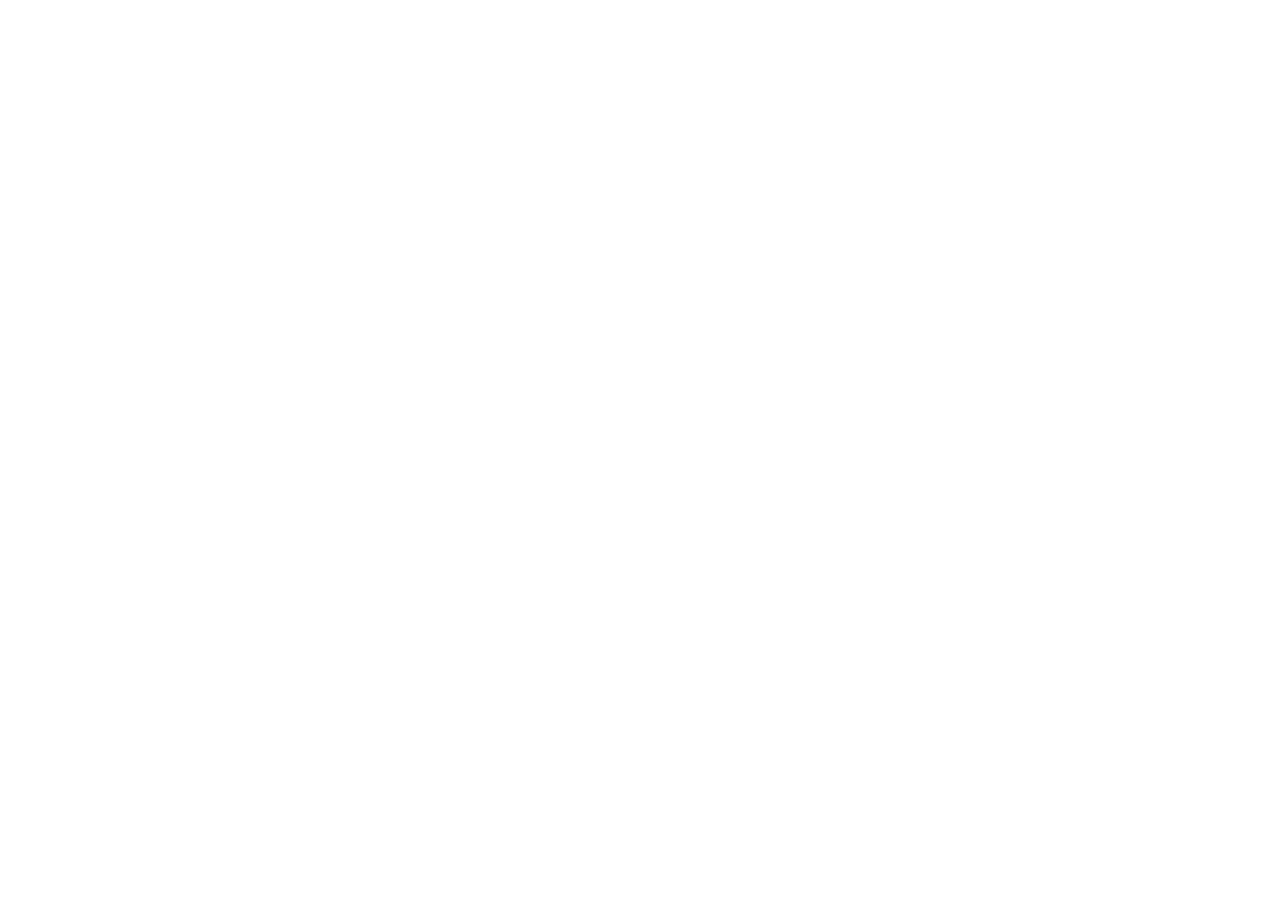
==== index.html @ d72b9a14 "init" ====
<!DOCTYPE html>
<html lang="ja">
    <head>
        <title>portfolio</title>
        <meta charset="UTF-8">
        <link rel="stylesheet" href="css/reset.css">
        <link rel="stylesheet" href="css/style.css">
    </head>
    <body>

    </body>
</html>
---- css/style.css ----
@charset "UTF-8";
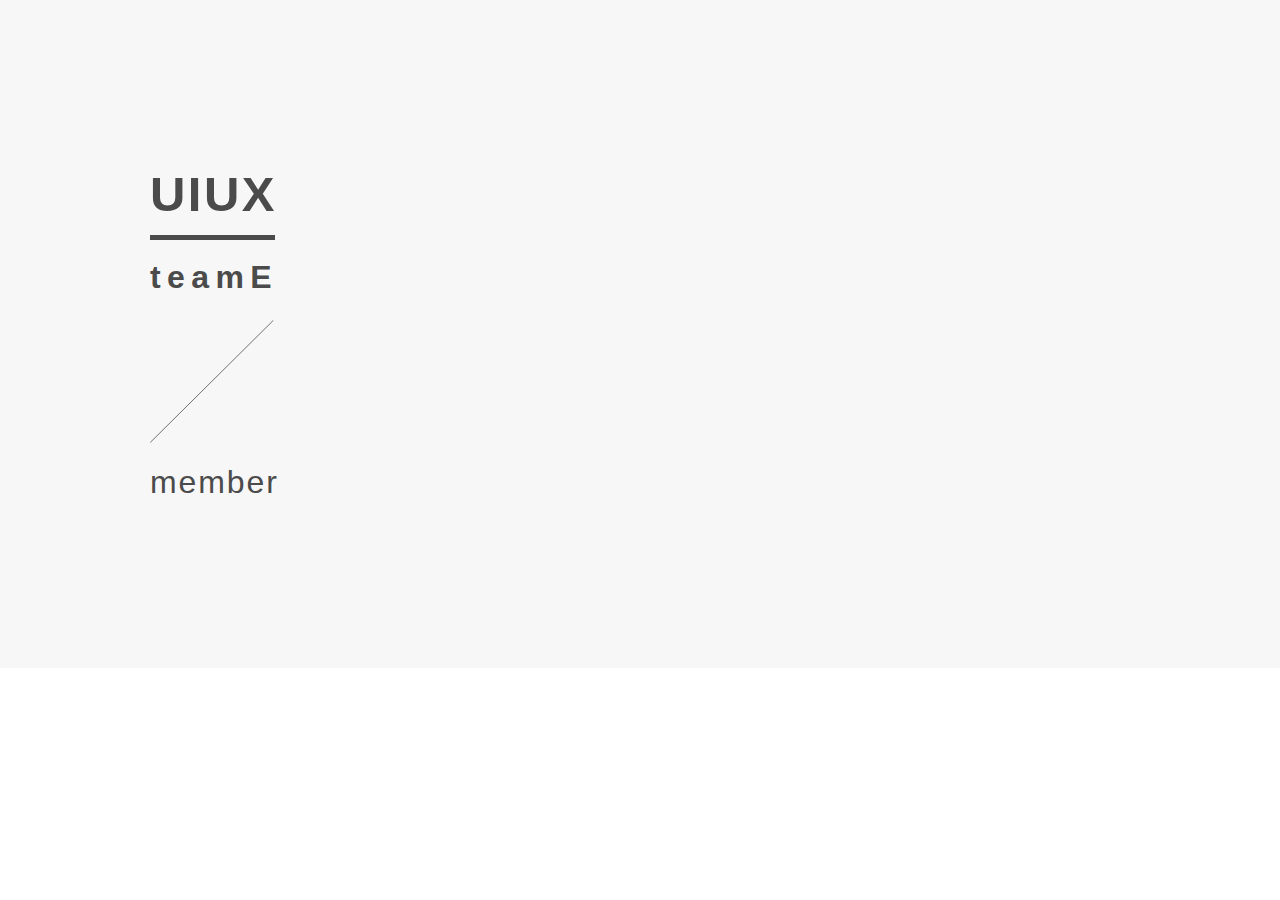
==== commit a6e64a5a: "update" ====
--- a/index.html
+++ b/index.html
@@ -7,6 +7,17 @@
         <link rel="stylesheet" href="css/style.css">
     </head>
     <body>
+        <section class="hero-area">
+            <div class="hero-l">
+                <h1>UIUX</h1>
+                <figure class="line-1"><img src="img/line1.png" alt="線1"></figure>
+                <h2>teamE</h2>
+                <figure class="line-2"><img src="img/line2.png" alt="線2"></figure>
+                <h3>member</h3>
+            </div>
+            <div class="hero-r">
 
+            </div>
+        </section>
     </body>
 </html>--- a/css/style.css
+++ b/css/style.css
@@ -1 +1,43 @@
-@charset "UTF-8";+@charset "UTF-8";
+
+*,*::before,*::after{
+    box-sizing: border-box;
+}
+
+body{
+    color: #4b4b4b;
+    font-family: Helvetica, sans-serif;
+}
+
+/* .hero-area
+--------------------------------------- */
+.hero-area{
+    display: flex;
+    background-color: #f7f7f7;
+    padding: 170px 150px 170px 150px;
+}
+
+/* .hero-l
+--------------------------------------- */
+.hero-l h1{
+    font-size: 49px;
+    font-weight: bold;
+    letter-spacing: 2.45px;
+    margin-bottom: 8px;
+}
+.hero-l h2{
+    font-size: 32px;
+    font-weight: bold;
+    letter-spacing: 6.4px;
+    margin-bottom: 27.5px;
+}
+.hero-l h3{
+    font-size: 32px;
+    letter-spacing: 1.9px;
+}
+.line-1{
+    margin-bottom: 17.5px;
+}
+.line-2{
+    margin-bottom: 19.5px;
+}
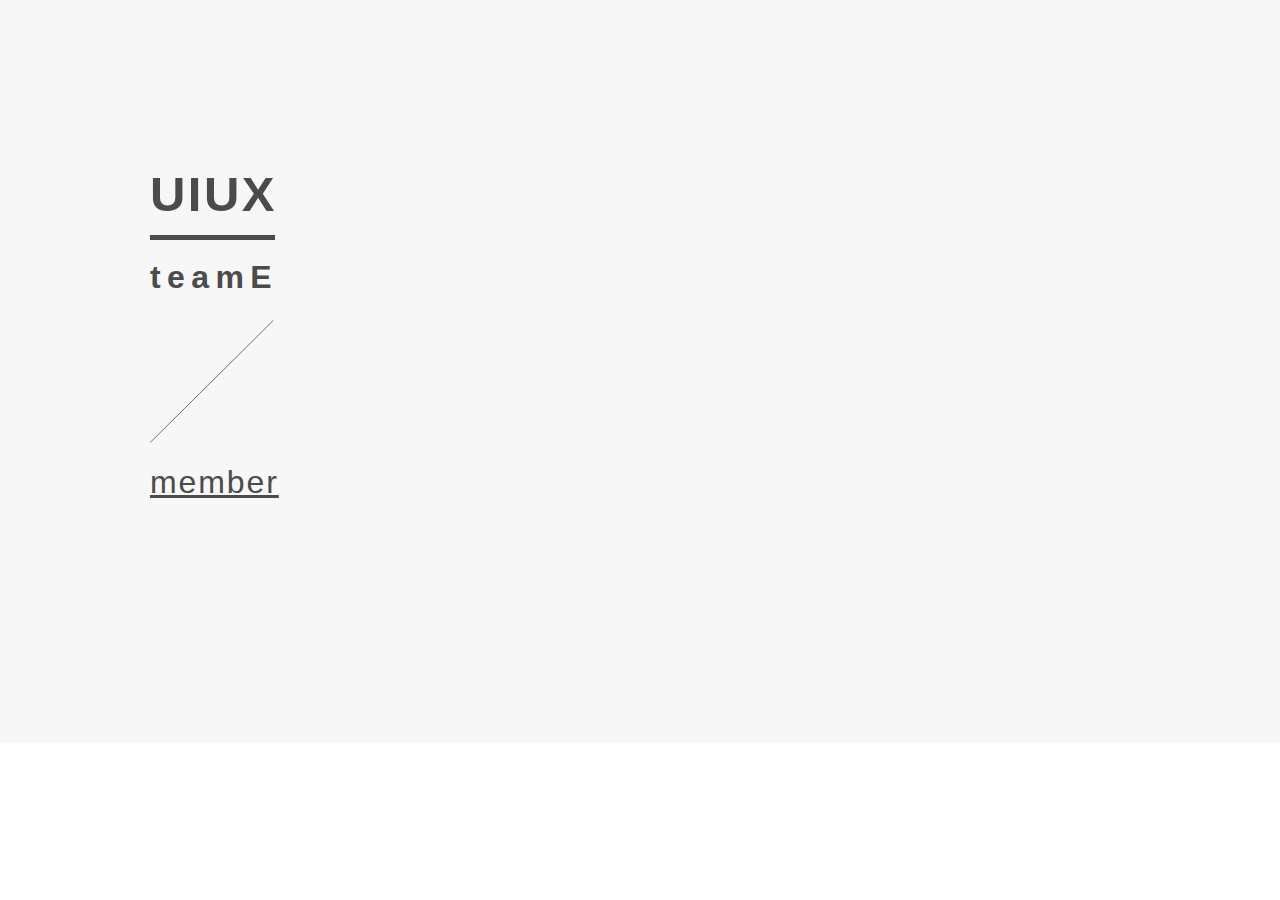
==== commit 2a93cd87: "update" ====
--- a/index.html
+++ b/index.html
@@ -13,7 +13,7 @@
                 <figure class="line-1"><img src="img/line1.png" alt="線1"></figure>
                 <h2>teamE</h2>
                 <figure class="line-2"><img src="img/line2.png" alt="線2"></figure>
-                <h3>member</h3>
+                <a href="member/member.html"><h3>member</h3></a>
             </div>
             <div class="hero-r">
 
--- a/css/style.css
+++ b/css/style.css
@@ -14,6 +14,7 @@
 .hero-area{
     display: flex;
     background-color: #f7f7f7;
+    width: 1920px;
     padding: 170px 150px 170px 150px;
 }
 
@@ -34,6 +35,10 @@
 .hero-l h3{
     font-size: 32px;
     letter-spacing: 1.9px;
+    margin-bottom: 75px;
+}
+a:link{
+    color: #4b4b4b;
 }
 .line-1{
     margin-bottom: 17.5px;
@@ -41,3 +46,83 @@
 .line-2{
     margin-bottom: 19.5px;
 }
+
+/* .hero-r
+--------------------------------------- */
+
+
+/* .main01
+--------------------------------------- */
+.main01{
+    margin-top: 307px;
+    margin-left: 284.5px;
+    margin-bottom: 12px;
+}
+.main01 h4{
+    font-size: 32px;
+}
+
+/* .main02
+--------------------------------------- */
+.main02{
+    margin-left: 284.5px;
+    display: flex;
+    justify-content: space-between;
+    flex-wrap: wrap;
+}
+.main02 div{
+    width: 297px;
+    height: 297px;
+}
+.main02 div:nth-of-type(1){
+    background: url(../img/ryoka01.jpg) no-repeat center center;
+    background-size: cover;
+    margin-bottom: 12px;
+}
+.main02 div:nth-of-type(2){
+    background: url(../img/ryoka02.jpg) no-repeat center center;
+    background-size: cover;
+    margin-bottom: 12px;
+}
+.main02 div:nth-of-type(3){
+    background: url(../img/ryoka03.jpg) no-repeat center center;
+    background-size: cover;
+    margin-bottom: 12px;
+}
+.main02 div:nth-of-type(4){
+    background: url(../img/ryoka04.jpg) no-repeat center center;
+    background-size: cover;
+    margin-bottom: 74px;
+}
+.main02 div:nth-of-type(5){
+    background: url(../img/ryoka05.jpg) no-repeat center center;
+    background-size: cover;
+    margin-bottom: 74px;
+}
+.main02 div:nth-of-type(6){
+    background: url(../img/box.png) no-repeat center center;
+    background-size: cover;
+    margin-bottom: 74px;
+    position: relative;
+}
+.main02 div:nth-of-type(6) h5{
+    color: #ffffff;
+    font-size: 32px;
+    font-weight: bold;
+    position: absolute;
+    top: 129px;
+    right: 0;
+    left: 0;
+    text-align: center;
+}
+
+/* .main03
+--------------------------------------- */
+.main03{
+    margin-left: 284.5px;
+    display: flex;
+    justify-content: space-between;
+}
+.main03 h6{
+    font-size: 23px;
+}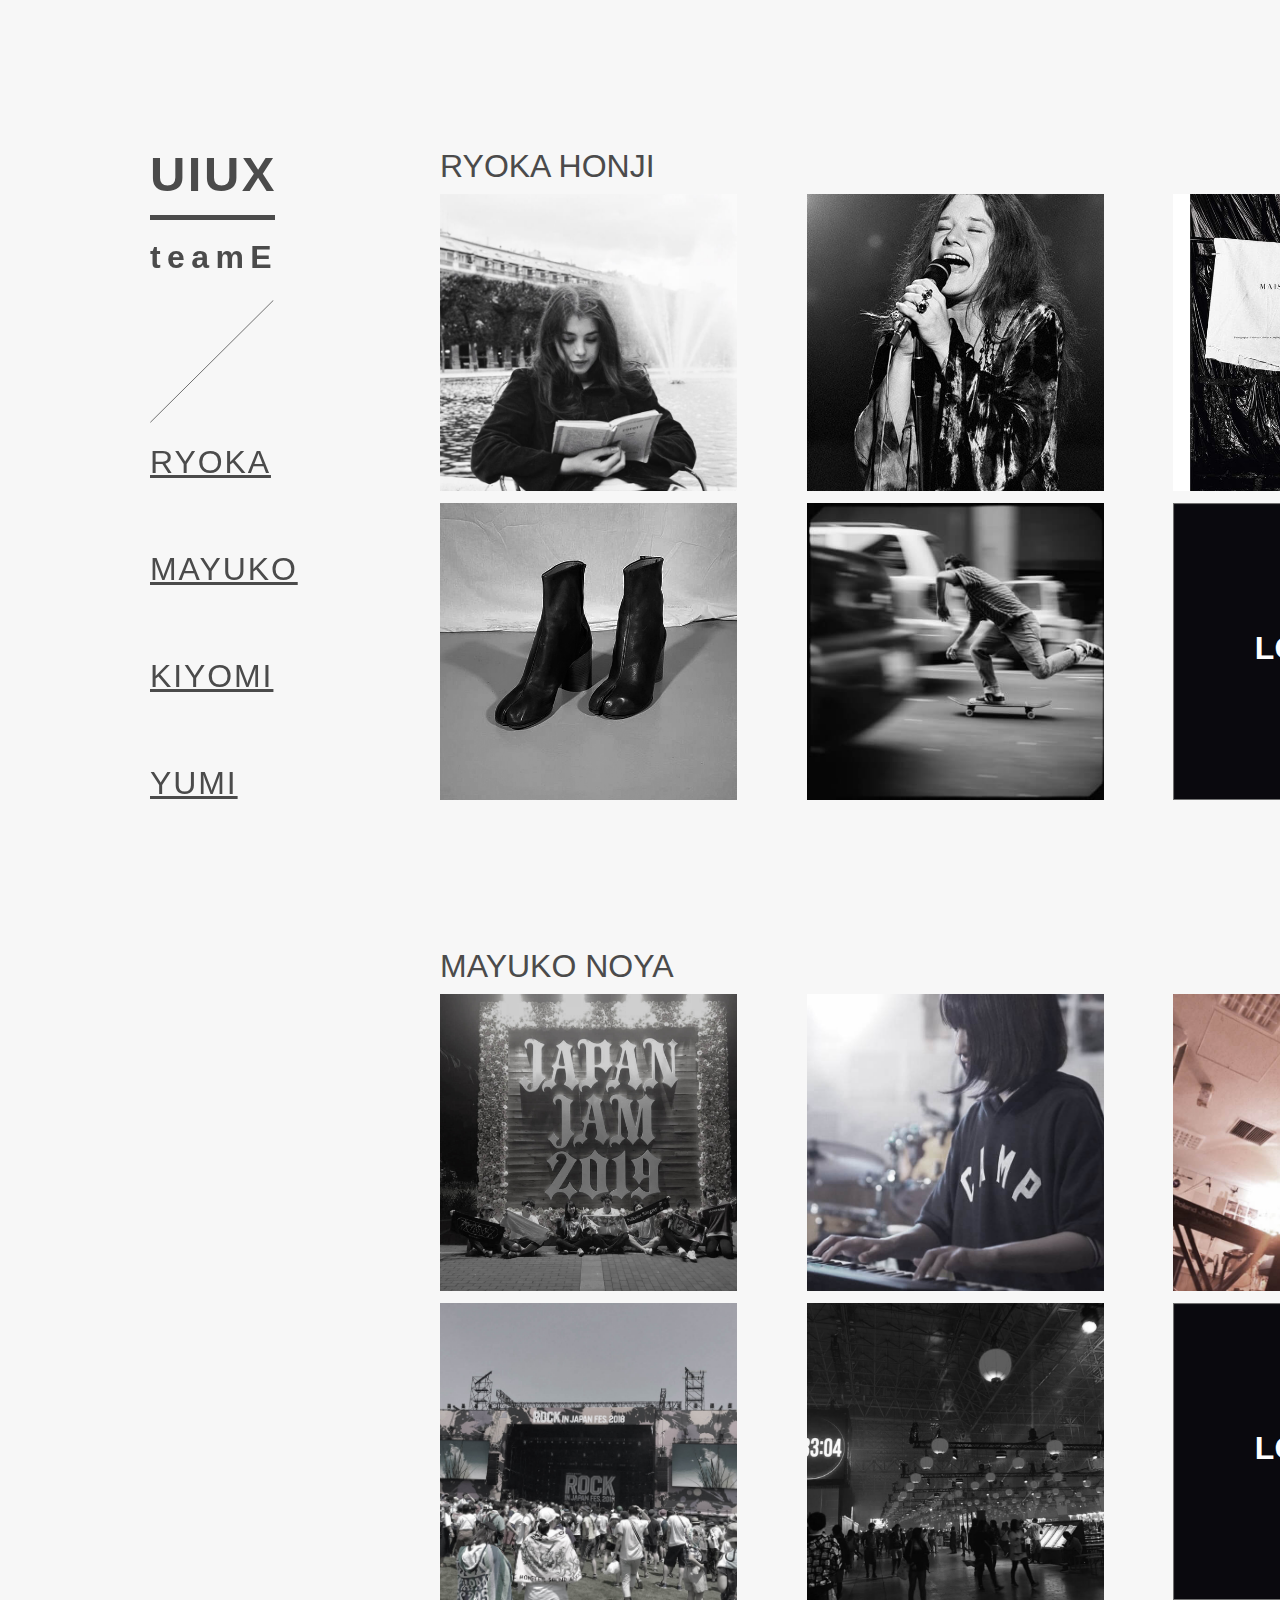
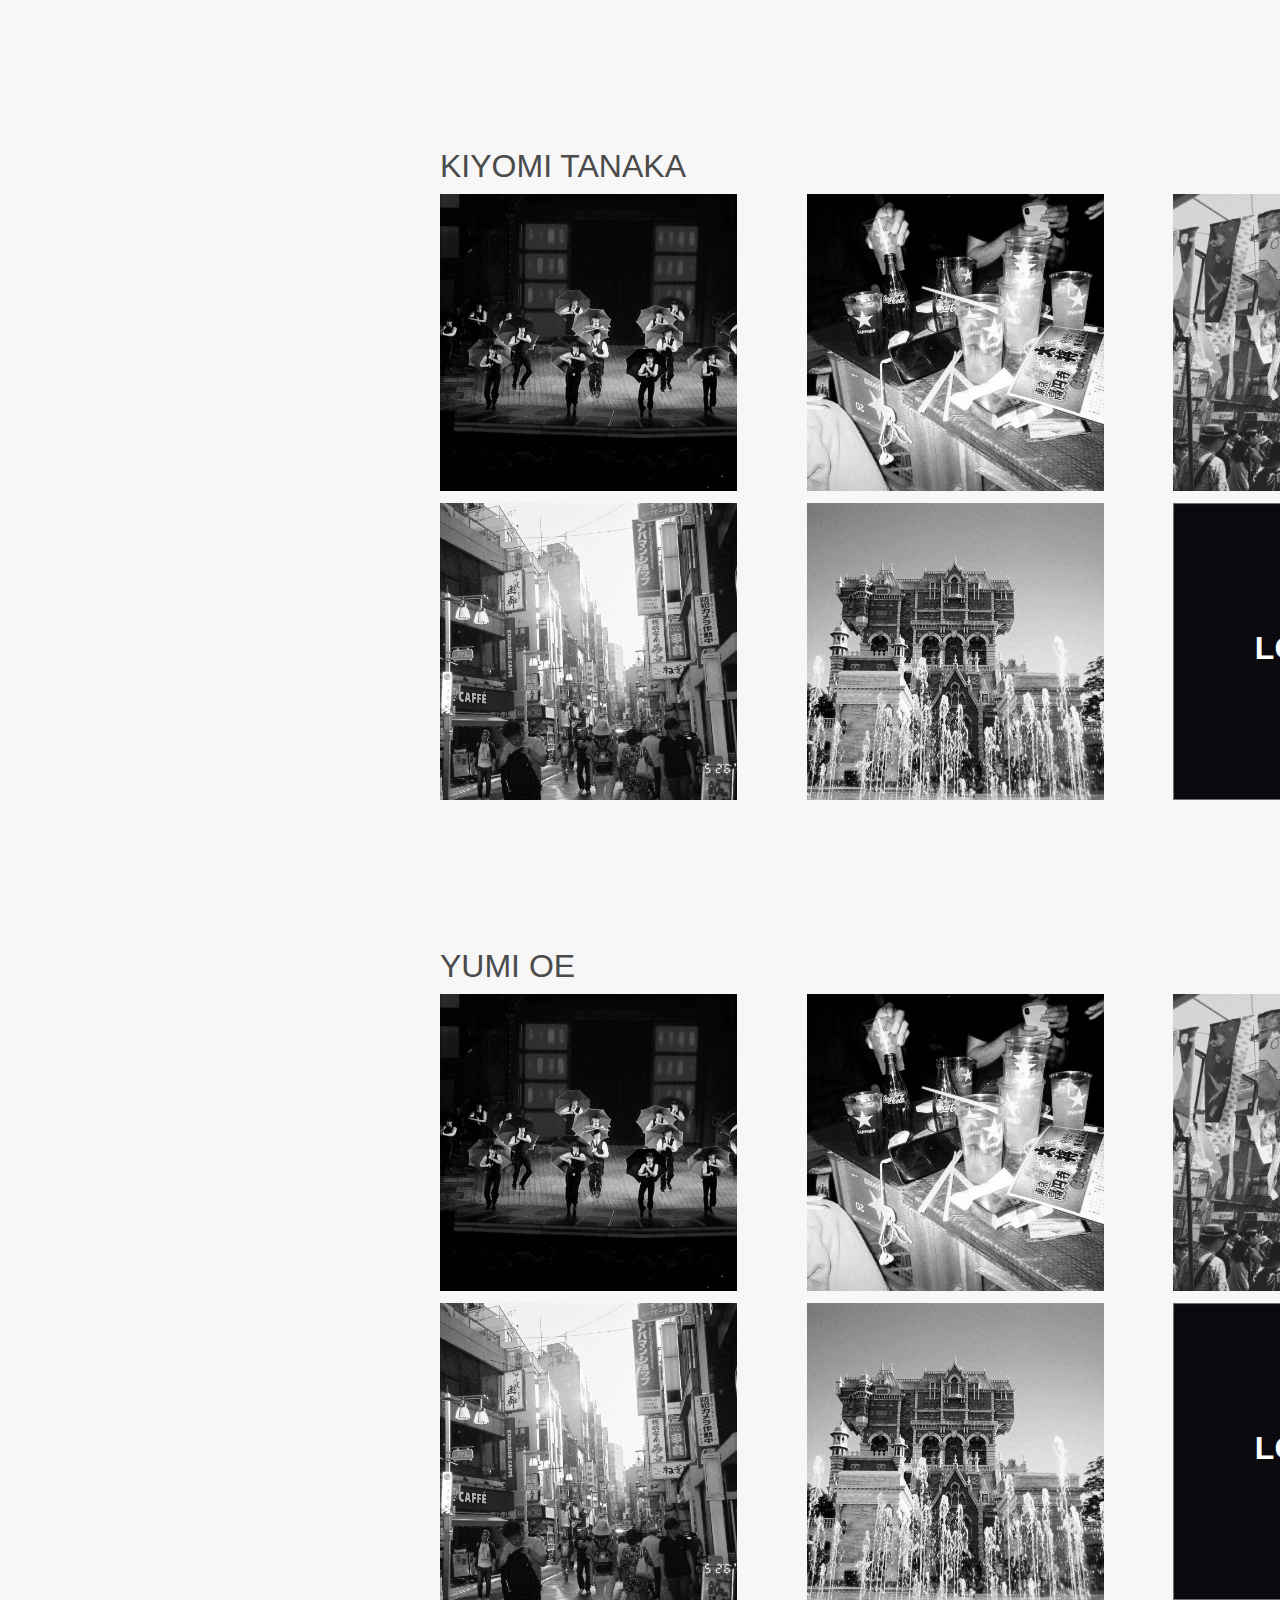
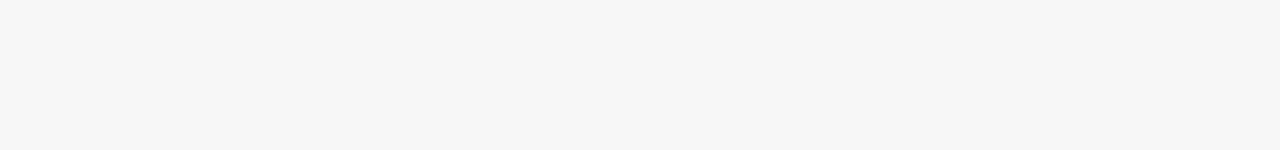
==== commit 72d1dab9: "update" ====
--- a/index.html
+++ b/index.html
@@ -7,17 +7,83 @@
         <link rel="stylesheet" href="css/style.css">
     </head>
     <body>
-        <section class="hero-area">
-            <div class="hero-l">
+        <header>
+            <div class="main-ttl">
                 <h1>UIUX</h1>
                 <figure class="line-1"><img src="img/line1.png" alt="線1"></figure>
                 <h2>teamE</h2>
                 <figure class="line-2"><img src="img/line2.png" alt="線2"></figure>
-                <a href="member/member.html"><h3>member</h3></a>
             </div>
-            <div class="hero-r">
+            <nav>
+                <h3><a href="#ryoka">RYOKA</a></h3>
+                <h3><a href="#mayuko">MAYUKO</a></h3>
+                <h3><a href="#kiyomi">KIYOMI</a></h3>
+                <h3><a href="#yumi">YUMI</a></h3>
+            </nav>
+        </header>
+        <!-- /.header -->
 
-            </div>
-        </section>
+        <main>
+            <section class="container01">
+                <div class="member-ttl">
+                    <h4 id="ryoka">RYOKA HONJI</h4>
+                </div>
+                <div class="photo-area">
+                    <div></div>
+                    <div></div>
+                    <div></div>
+                    <div></div>
+                    <div></div>
+                    <div><h5>LOOK →</h5></div>
+                </div>
+            </section>
+            <!-- /.container01 -->
+
+            <section class="container02">
+                <div class="member-ttl">
+                    <h4 id="mayuko">MAYUKO NOYA</h4>
+                </div>
+                <div class="photo-area">
+                    <div></div>
+                    <div></div>
+                    <div></div>
+                    <div></div>
+                    <div></div>
+                    <div><h5>LOOK →</h5></div>
+                </div>
+            </section>
+            <!-- /.container02 -->
+
+            <section class="container03">
+                <div class="member-ttl">
+                    <h4 id="kiyomi">KIYOMI TANAKA</h4>
+                </div>
+                <div class="photo-area">
+                    <div></div>
+                    <div></div>
+                    <div></div>
+                    <div></div>
+                    <div></div>
+                    <div><h5>LOOK →</h5></div>
+                </div>
+            </section>
+            <!-- /.container03 -->
+
+            <section class="container04">
+                <div class="member-ttl">
+                    <h4 id="yumi">YUMI OE</h4>
+                </div>
+                <div class="photo-area">
+                    <div></div>
+                    <div></div>
+                    <div></div>
+                    <div></div>
+                    <div></div>
+                    <div><h5>LOOK →</h5></div>
+                </div>
+            </section>
+            <!-- /.container04 -->
+        </main>
+        <!-- /.main -->
     </body>
-</html>+</html>
--- a/css/style.css
+++ b/css/style.css
@@ -7,32 +7,40 @@
 body{
     color: #4b4b4b;
     font-family: Helvetica, sans-serif;
-}
-
-/* .hero-area
---------------------------------------- */
-.hero-area{
+    width: 1620px;
+    padding: 150px 150px 150px 150px;
+    background-color: #f7f7f7;
     display: flex;
-    background-color: #f7f7f7;
-    width: 1920px;
-    padding: 170px 150px 170px 150px;
-}
-
-/* .hero-l
---------------------------------------- */
-.hero-l h1{
+}
+
+/* .header
+--------------------------------------- */
+header{
+    width: 150px;
+    position: fixed;
+}
+.main-ttl h1{
     font-size: 49px;
     font-weight: bold;
     letter-spacing: 2.45px;
     margin-bottom: 8px;
 }
-.hero-l h2{
+.main-ttl h2{
     font-size: 32px;
     font-weight: bold;
     letter-spacing: 6.4px;
     margin-bottom: 27.5px;
 }
-.hero-l h3{
+.line-1{
+    margin-bottom: 17.5px;
+}
+.line-2{
+    margin-bottom: 19.5px;
+}
+
+/* .nav
+--------------------------------------- */
+nav h3{
     font-size: 32px;
     letter-spacing: 1.9px;
     margin-bottom: 75px;
@@ -40,72 +48,40 @@
 a:link{
     color: #4b4b4b;
 }
-.line-1{
-    margin-bottom: 17.5px;
-}
-.line-2{
-    margin-bottom: 19.5px;
-}
-
-/* .hero-r
---------------------------------------- */
-
-
-/* .main01
---------------------------------------- */
-.main01{
-    margin-top: 307px;
-    margin-left: 284.5px;
-    margin-bottom: 12px;
-}
-.main01 h4{
-    font-size: 32px;
-}
-
-/* .main02
---------------------------------------- */
-.main02{
-    margin-left: 284.5px;
+a:visited{
+    color: #4b4b4b;
+}
+
+/* .main
+--------------------------------------- */
+main{
+    width: 1180px;
+    margin-left: 290px;
+}
+
+/* .container01-04
+--------------------------------------- */
+.member-ttl{
+    margin-bottom: 12px;
+}
+.member-ttl h4{
+    font-size: 32px;
+}
+.photo-area{
     display: flex;
     justify-content: space-between;
     flex-wrap: wrap;
 }
-.main02 div{
+.photo-area div{
     width: 297px;
     height: 297px;
 }
-.main02 div:nth-of-type(1){
-    background: url(../img/ryoka01.jpg) no-repeat center center;
-    background-size: cover;
-    margin-bottom: 12px;
-}
-.main02 div:nth-of-type(2){
-    background: url(../img/ryoka02.jpg) no-repeat center center;
-    background-size: cover;
-    margin-bottom: 12px;
-}
-.main02 div:nth-of-type(3){
-    background: url(../img/ryoka03.jpg) no-repeat center center;
-    background-size: cover;
-    margin-bottom: 12px;
-}
-.main02 div:nth-of-type(4){
-    background: url(../img/ryoka04.jpg) no-repeat center center;
-    background-size: cover;
-    margin-bottom: 74px;
-}
-.main02 div:nth-of-type(5){
-    background: url(../img/ryoka05.jpg) no-repeat center center;
-    background-size: cover;
-    margin-bottom: 74px;
-}
-.main02 div:nth-of-type(6){
+.photo-area div:nth-of-type(6){
     background: url(../img/box.png) no-repeat center center;
     background-size: cover;
-    margin-bottom: 74px;
     position: relative;
 }
-.main02 div:nth-of-type(6) h5{
+.photo-area div:nth-of-type(6) h5{
     color: #ffffff;
     font-size: 32px;
     font-weight: bold;
@@ -116,13 +92,118 @@
     text-align: center;
 }
 
-/* .main03
---------------------------------------- */
-.main03{
-    margin-left: 284.5px;
-    display: flex;
-    justify-content: space-between;
-}
-.main03 h6{
-    font-size: 23px;
+/* .container01
+--------------------------------------- */
+/* .container01{
+    margin-top: 150px;
+} */
+.container01 .photo-area div:nth-of-type(1){
+    background: url(../img/ryoka01.jpg) no-repeat center center;
+    background-size: cover;
+    margin-bottom: 12px;
+}
+.container01 .photo-area div:nth-of-type(2){
+    background: url(../img/ryoka02.jpg) no-repeat center center;
+    background-size: cover;
+    margin-bottom: 12px;
+}
+.container01 .photo-area div:nth-of-type(3){
+    background: url(../img/ryoka03.jpg) no-repeat center center;
+    background-size: cover;
+    margin-bottom: 12px;
+}
+.container01 .photo-area div:nth-of-type(4){
+    background: url(../img/ryoka04.jpg) no-repeat center center;
+    background-size: cover;
+}
+.container01 .photo-area div:nth-of-type(5){
+    background: url(../img/ryoka05.jpg) no-repeat center center;
+    background-size: cover;
+}
+
+/* .container02
+--------------------------------------- */
+.container02{
+    margin-top: 150px;
+}
+.container02 .photo-area div:nth-of-type(1){
+    background: url(../img/mayuko01.jpg) no-repeat center center;
+    background-size: cover;
+    margin-bottom: 12px;
+}
+.container02 .photo-area div:nth-of-type(2){
+    background: url(../img/mayuko02.jpg) no-repeat center center;
+    background-size: cover;
+    margin-bottom: 12px;
+}
+.container02 .photo-area div:nth-of-type(3){
+    background: url(../img/mayuko03.jpg) no-repeat center center;
+    background-size: cover;
+    margin-bottom: 12px;
+}
+.container02 .photo-area div:nth-of-type(4){
+    background: url(../img/mayuko04.jpg) no-repeat center center;
+    background-size: cover;
+}
+.container02 .photo-area div:nth-of-type(5){
+    background: url(../img/mayuko05.jpg) no-repeat center center;
+    background-size: cover;
+}
+
+/* .container03
+--------------------------------------- */
+.container03{
+    margin-top: 150px;
+}
+.container03 .photo-area div:nth-of-type(1){
+    background: url(../img/kiyomi01.jpg) no-repeat center center;
+    background-size: cover;
+    margin-bottom: 12px;
+}
+.container03 .photo-area div:nth-of-type(2){
+    background: url(../img/kiyomi02.jpg) no-repeat center center;
+    background-size: cover;
+    margin-bottom: 12px;
+}
+.container03 .photo-area div:nth-of-type(3){
+    background: url(../img/kiyomi03.jpg) no-repeat center center;
+    background-size: cover;
+    margin-bottom: 12px;
+}
+.container03 .photo-area div:nth-of-type(4){
+    background: url(../img/kiyomi04.jpg) no-repeat center center;
+    background-size: cover;
+}
+.container03 .photo-area div:nth-of-type(5){
+    background: url(../img/kiyomi05.jpg) no-repeat center center;
+    background-size: cover;
+}
+
+/* .container04
+--------------------------------------- */
+.container04{
+    margin-top: 150px;
+}
+.container04 .photo-area div:nth-of-type(1){
+    background: url(../img/kiyomi01.jpg) no-repeat center center;
+    background-size: cover;
+    margin-bottom: 12px;
+}
+.container04 .photo-area div:nth-of-type(2){
+    background: url(../img/kiyomi02.jpg) no-repeat center center;
+    background-size: cover;
+    margin-bottom: 12px;
+}
+.container04 .photo-area div:nth-of-type(3){
+    background: url(../img/kiyomi03.jpg) no-repeat center center;
+    background-size: cover;
+    margin-bottom: 12px;
+}
+.container04 .photo-area div:nth-of-type(4){
+    background: url(../img/kiyomi04.jpg) no-repeat center center;
+    background-size: cover;
+}
+.container04 .photo-area div:nth-of-type(5){
+    background: url(../img/kiyomi05.jpg) no-repeat center center;
+    background-size: cover;
 }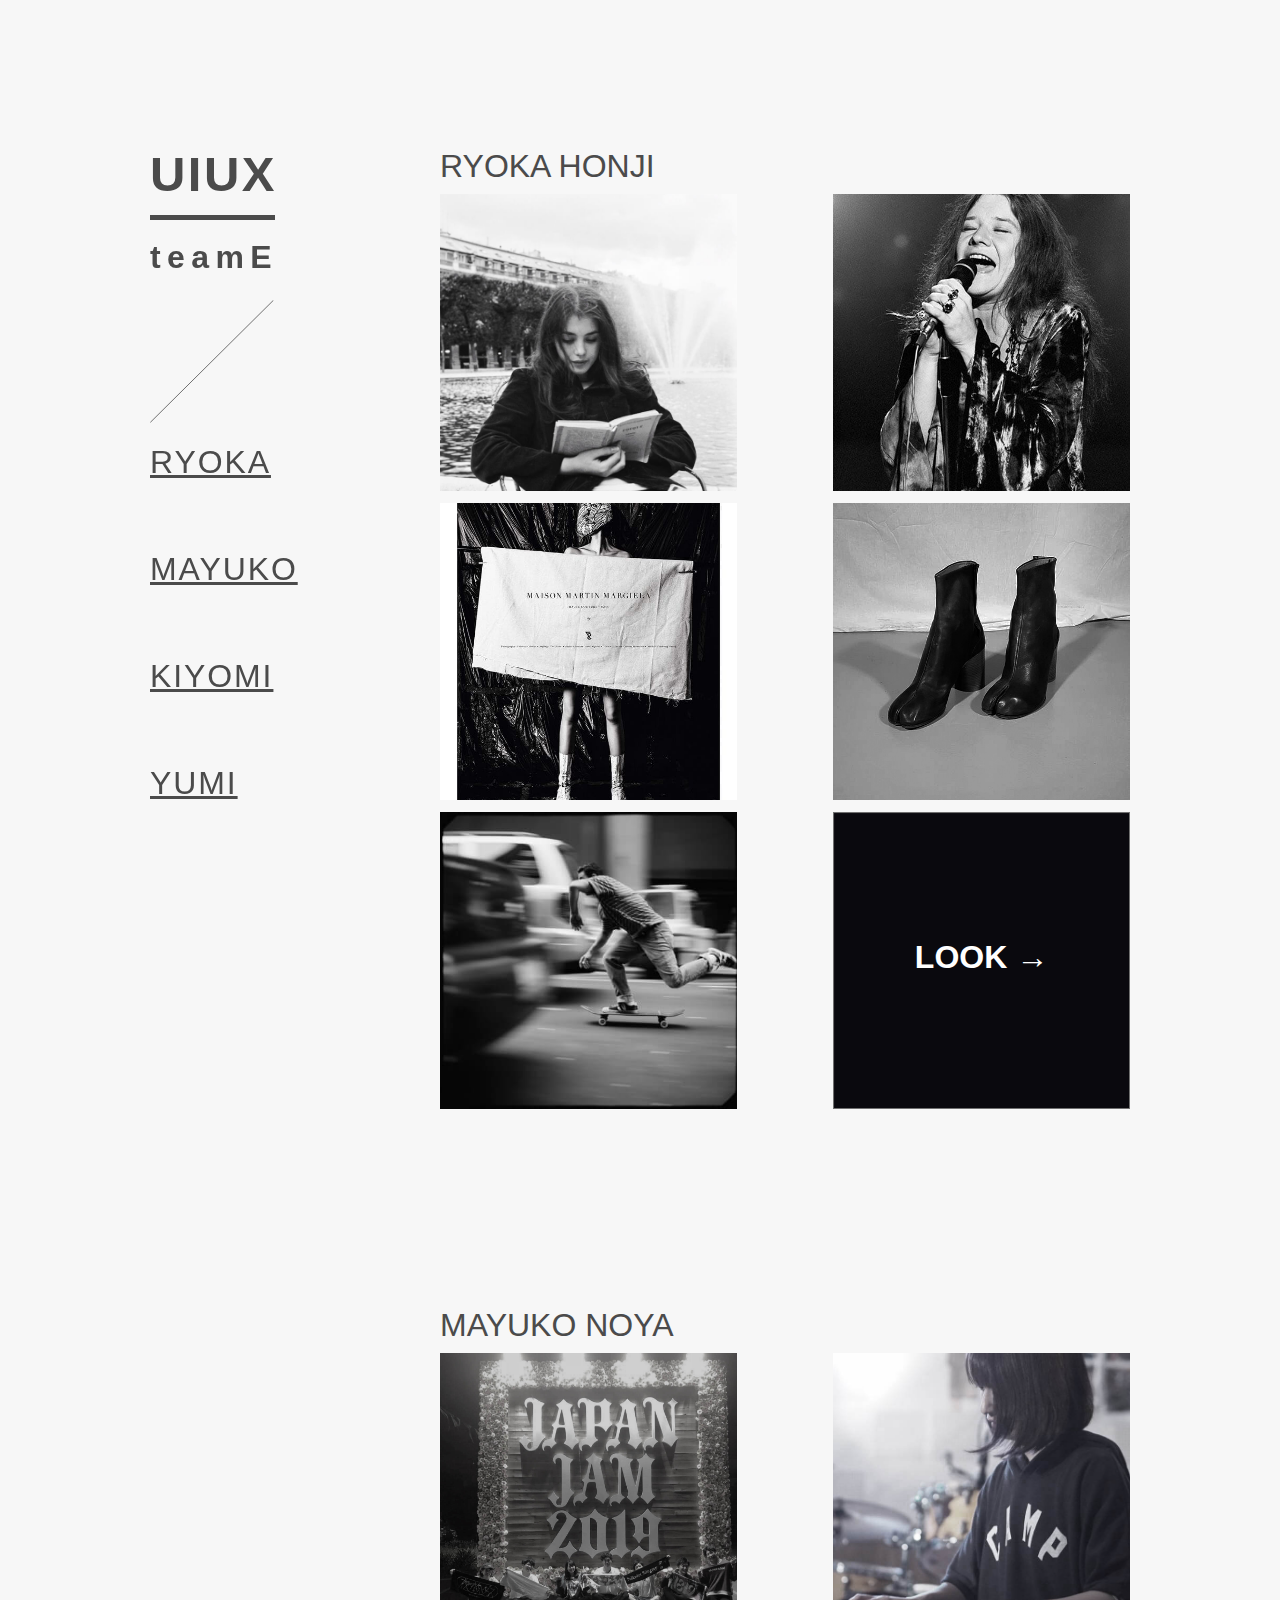
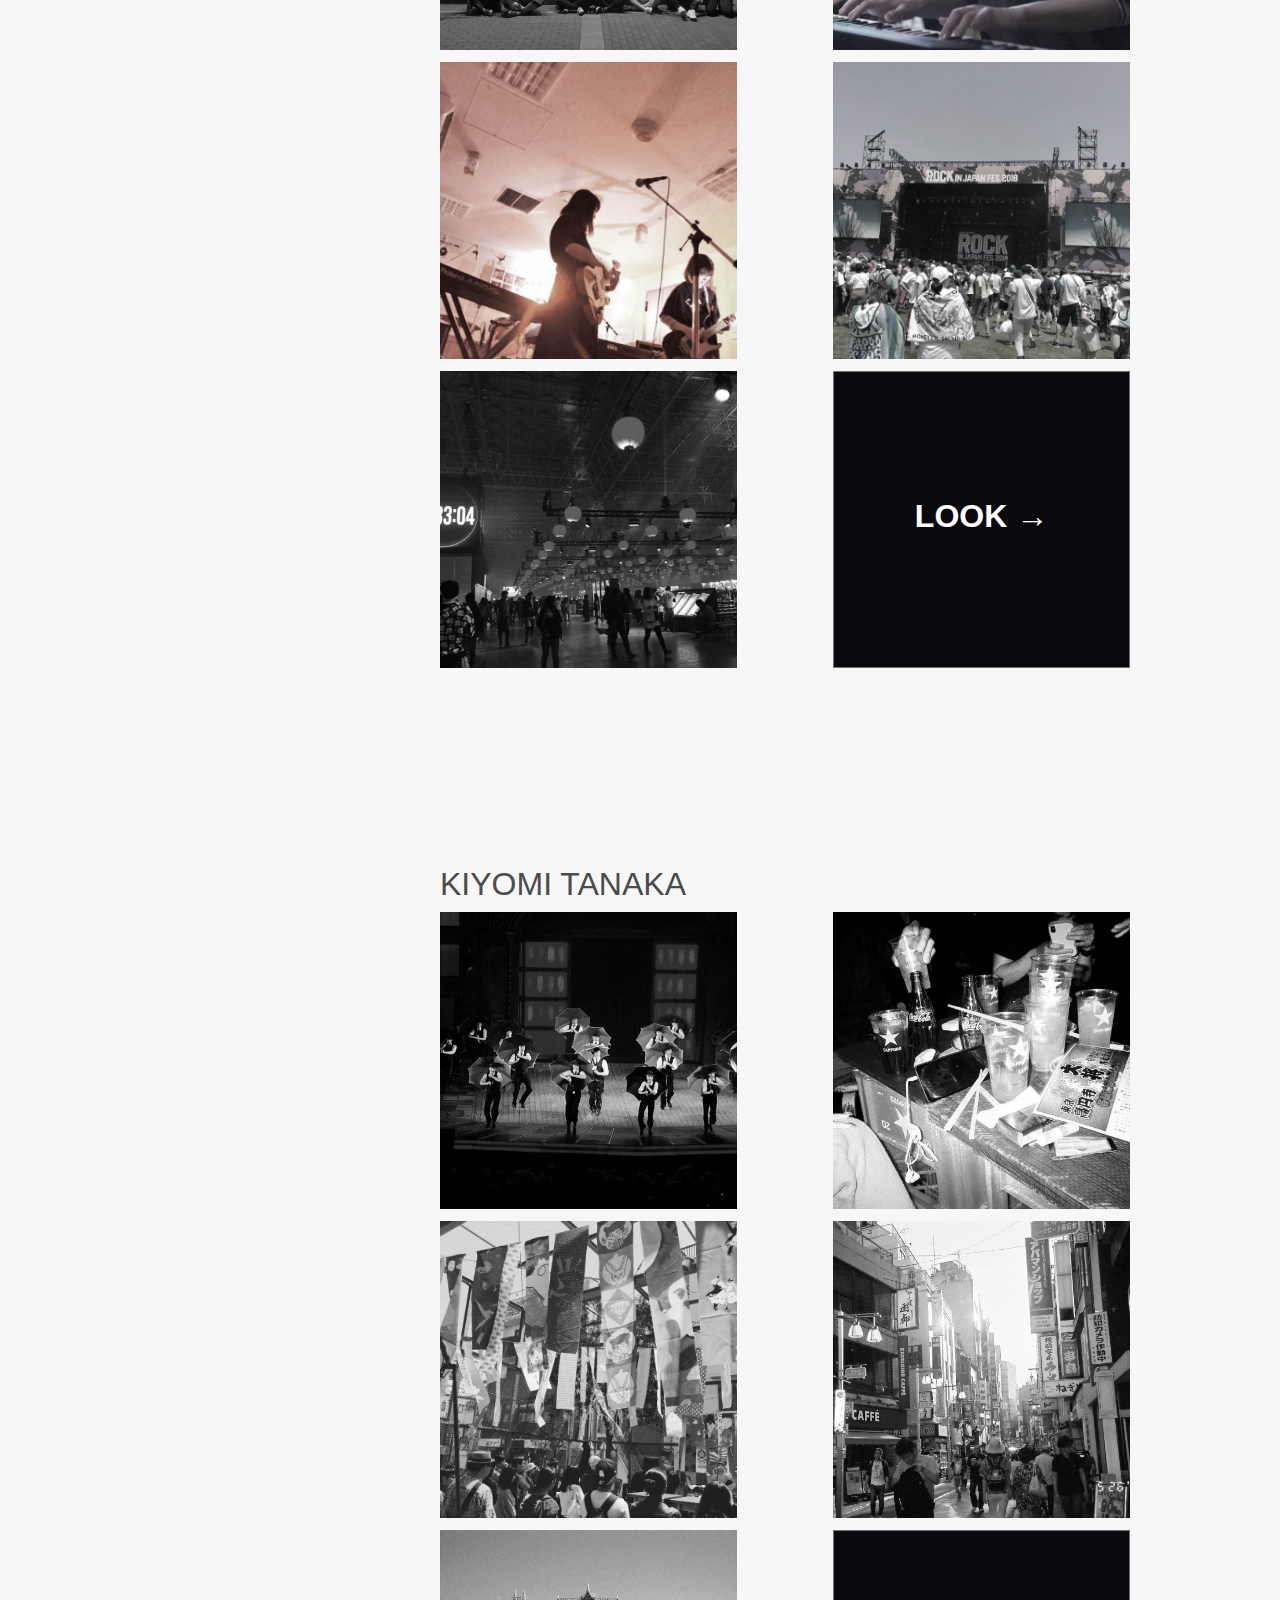
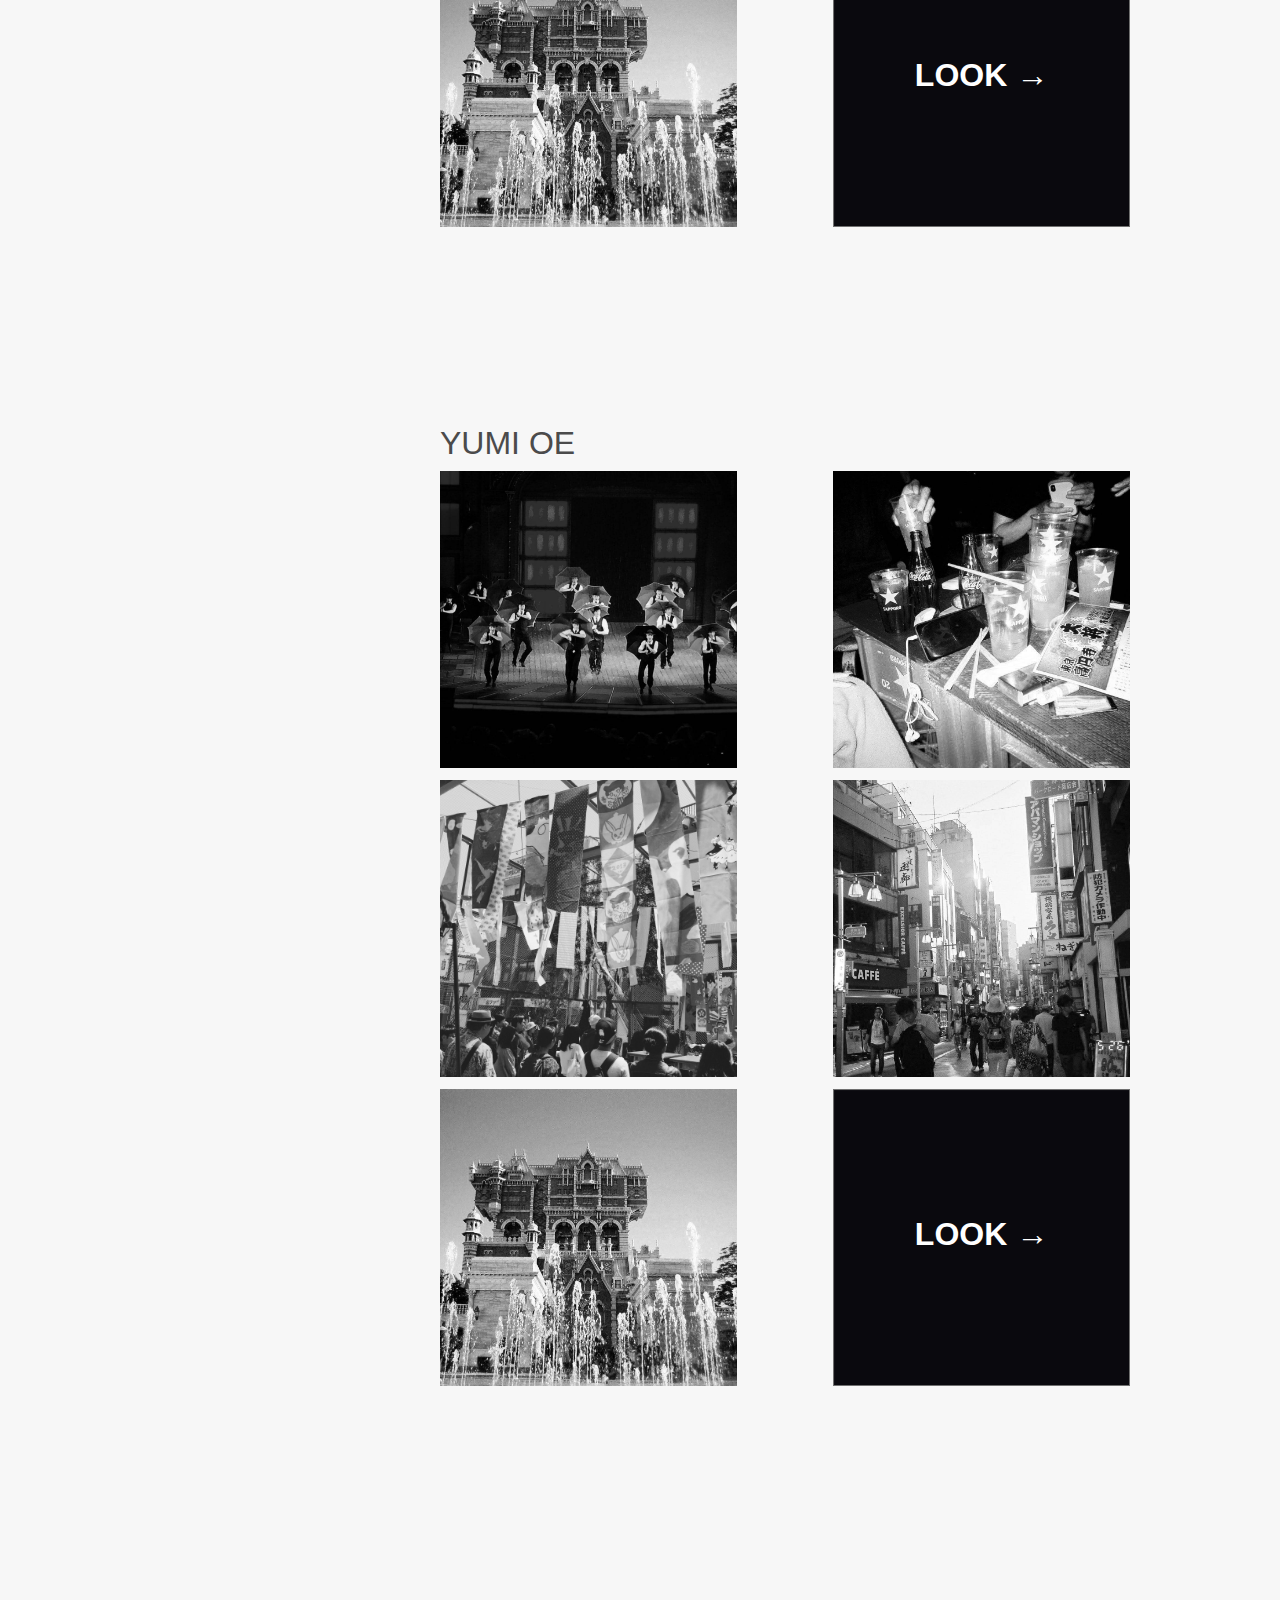
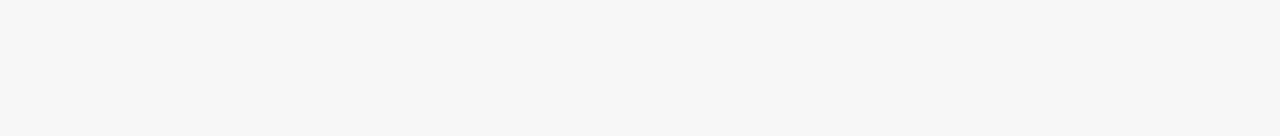
==== commit ad1e4a2b: "update" ====
--- a/index.html
+++ b/index.html
@@ -1,89 +1,97 @@
 <!DOCTYPE html>
 <html lang="ja">
-    <head>
-        <title>portfolio</title>
-        <meta charset="UTF-8">
-        <link rel="stylesheet" href="css/reset.css">
-        <link rel="stylesheet" href="css/style.css">
-    </head>
-    <body>
-        <header>
-            <div class="main-ttl">
-                <h1>UIUX</h1>
-                <figure class="line-1"><img src="img/line1.png" alt="線1"></figure>
-                <h2>teamE</h2>
-                <figure class="line-2"><img src="img/line2.png" alt="線2"></figure>
+<head>
+    <meta charset="UTF-8">
+    <link rel="stylesheet" href="css/reset.css">
+    <link rel="stylesheet" href="css/style.css">
+    <title>portfolio</title>
+</head>
+<body>
+    <header>
+        <div class="main-ttl">
+            <h1>UIUX</h1>
+            <figure class="line-1"><img src="img/line1.png" alt="線1"></figure>
+            <h2>teamE</h2>
+            <figure class="line-2"><img src="img/line2.png" alt="線2"></figure>
+        </div>
+        <nav>
+            <h3><a href="#ryoka">RYOKA</a></h3>
+            <h3><a href="#mayuko">MAYUKO</a></h3>
+            <h3><a href="#kiyomi">KIYOMI</a></h3>
+            <h3><a href="#yumi">YUMI</a></h3>
+        </nav>
+    </header>
+    <!-- /.header -->
+
+    <main>
+        <div id="ryoka">
+        <section class="container01">
+            <div class="member-ttl">
+                <h4>RYOKA HONJI</h4>
             </div>
-            <nav>
-                <h3><a href="#ryoka">RYOKA</a></h3>
-                <h3><a href="#mayuko">MAYUKO</a></h3>
-                <h3><a href="#kiyomi">KIYOMI</a></h3>
-                <h3><a href="#yumi">YUMI</a></h3>
-            </nav>
-        </header>
-        <!-- /.header -->
+            <div class="photo-area">
+                <div></div>
+                <div></div>
+                <div></div>
+                <div></div>
+                <div></div>
+                <div><h5>LOOK →</h5></div>
+            </div>
+        </section>
+        </div>
+        <!-- /.ryoka -->
 
-        <main>
-            <section class="container01">
-                <div class="member-ttl">
-                    <h4 id="ryoka">RYOKA HONJI</h4>
-                </div>
-                <div class="photo-area">
-                    <div></div>
-                    <div></div>
-                    <div></div>
-                    <div></div>
-                    <div></div>
-                    <div><h5>LOOK →</h5></div>
-                </div>
-            </section>
-            <!-- /.container01 -->
+        <div id="mayuko">
+        <section class="container02">
+            <div class="member-ttl">
+                <h4>MAYUKO NOYA</h4>
+            </div>
+            <div class="photo-area">
+                <div></div>
+                <div></div>
+                <div></div>
+                <div></div>
+                <div></div>
+                <div><a href="member/mayuko.html"><h5>LOOK →</h5></a></div>
+            </div>
+        </section>
+        </div>
+        <!-- /.mayuko -->
 
-            <section class="container02">
-                <div class="member-ttl">
-                    <h4 id="mayuko">MAYUKO NOYA</h4>
-                </div>
-                <div class="photo-area">
-                    <div></div>
-                    <div></div>
-                    <div></div>
-                    <div></div>
-                    <div></div>
-                    <div><h5>LOOK →</h5></div>
-                </div>
-            </section>
-            <!-- /.container02 -->
+        <div id="kiyomi">
+        <section class="container03">
+            <div class="member-ttl">
+                <h4>KIYOMI TANAKA</h4>
+            </div>
+            <div class="photo-area">
+                <div></div>
+                <div></div>
+                <div></div>
+                <div></div>
+                <div></div>
+                <div><h5>LOOK →</h5></div>
+            </div>
+        </section>
+        </div>
+        <!-- /.kiyomi -->
 
-            <section class="container03">
-                <div class="member-ttl">
-                    <h4 id="kiyomi">KIYOMI TANAKA</h4>
-                </div>
-                <div class="photo-area">
-                    <div></div>
-                    <div></div>
-                    <div></div>
-                    <div></div>
-                    <div></div>
-                    <div><h5>LOOK →</h5></div>
-                </div>
-            </section>
-            <!-- /.container03 -->
-
-            <section class="container04">
-                <div class="member-ttl">
-                    <h4 id="yumi">YUMI OE</h4>
-                </div>
-                <div class="photo-area">
-                    <div></div>
-                    <div></div>
-                    <div></div>
-                    <div></div>
-                    <div></div>
-                    <div><h5>LOOK →</h5></div>
-                </div>
-            </section>
-            <!-- /.container04 -->
-        </main>
-        <!-- /.main -->
-    </body>
-</html>
+        <div id="yumi">
+        <section class="container04">
+            <div class="member-ttl">
+                <h4>YUMI OE</h4>
+            </div>
+            <div class="photo-area">
+                <div></div>
+                <div></div>
+                <div></div>
+                <div></div>
+                <div></div>
+                <div><h5>LOOK →</h5></div>
+            </div>
+        </section>
+        </div>
+        <!-- /.yumi -->
+    </main>
+    <!-- /.main -->
+</body>
+</html>--- a/css/style.css
+++ b/css/style.css
@@ -7,7 +7,6 @@
 body{
     color: #4b4b4b;
     font-family: Helvetica, sans-serif;
-    width: 1620px;
     padding: 150px 150px 150px 150px;
     background-color: #f7f7f7;
     display: flex;
@@ -79,6 +78,7 @@
 .photo-area div:nth-of-type(6){
     background: url(../img/box.png) no-repeat center center;
     background-size: cover;
+    opacity: 1;
     position: relative;
 }
 .photo-area div:nth-of-type(6) h5{
@@ -91,12 +91,15 @@
     left: 0;
     text-align: center;
 }
+.photo-area div:nth-of-type(6):hover{
+    opacity: 0.4;
+}
 
 /* .container01
 --------------------------------------- */
-/* .container01{
-    margin-top: 150px;
-} */
+.container01{
+    margin-bottom: 200px;
+}
 .container01 .photo-area div:nth-of-type(1){
     background: url(../img/ryoka01.jpg) no-repeat center center;
     background-size: cover;
@@ -124,7 +127,7 @@
 /* .container02
 --------------------------------------- */
 .container02{
-    margin-top: 150px;
+    margin-bottom: 200px;
 }
 .container02 .photo-area div:nth-of-type(1){
     background: url(../img/mayuko01.jpg) no-repeat center center;
@@ -153,7 +156,7 @@
 /* .container03
 --------------------------------------- */
 .container03{
-    margin-top: 150px;
+    margin-bottom: 200px;
 }
 .container03 .photo-area div:nth-of-type(1){
     background: url(../img/kiyomi01.jpg) no-repeat center center;
@@ -182,7 +185,7 @@
 /* .container04
 --------------------------------------- */
 .container04{
-    margin-top: 150px;
+    margin-bottom: 200px;
 }
 .container04 .photo-area div:nth-of-type(1){
     background: url(../img/kiyomi01.jpg) no-repeat center center;
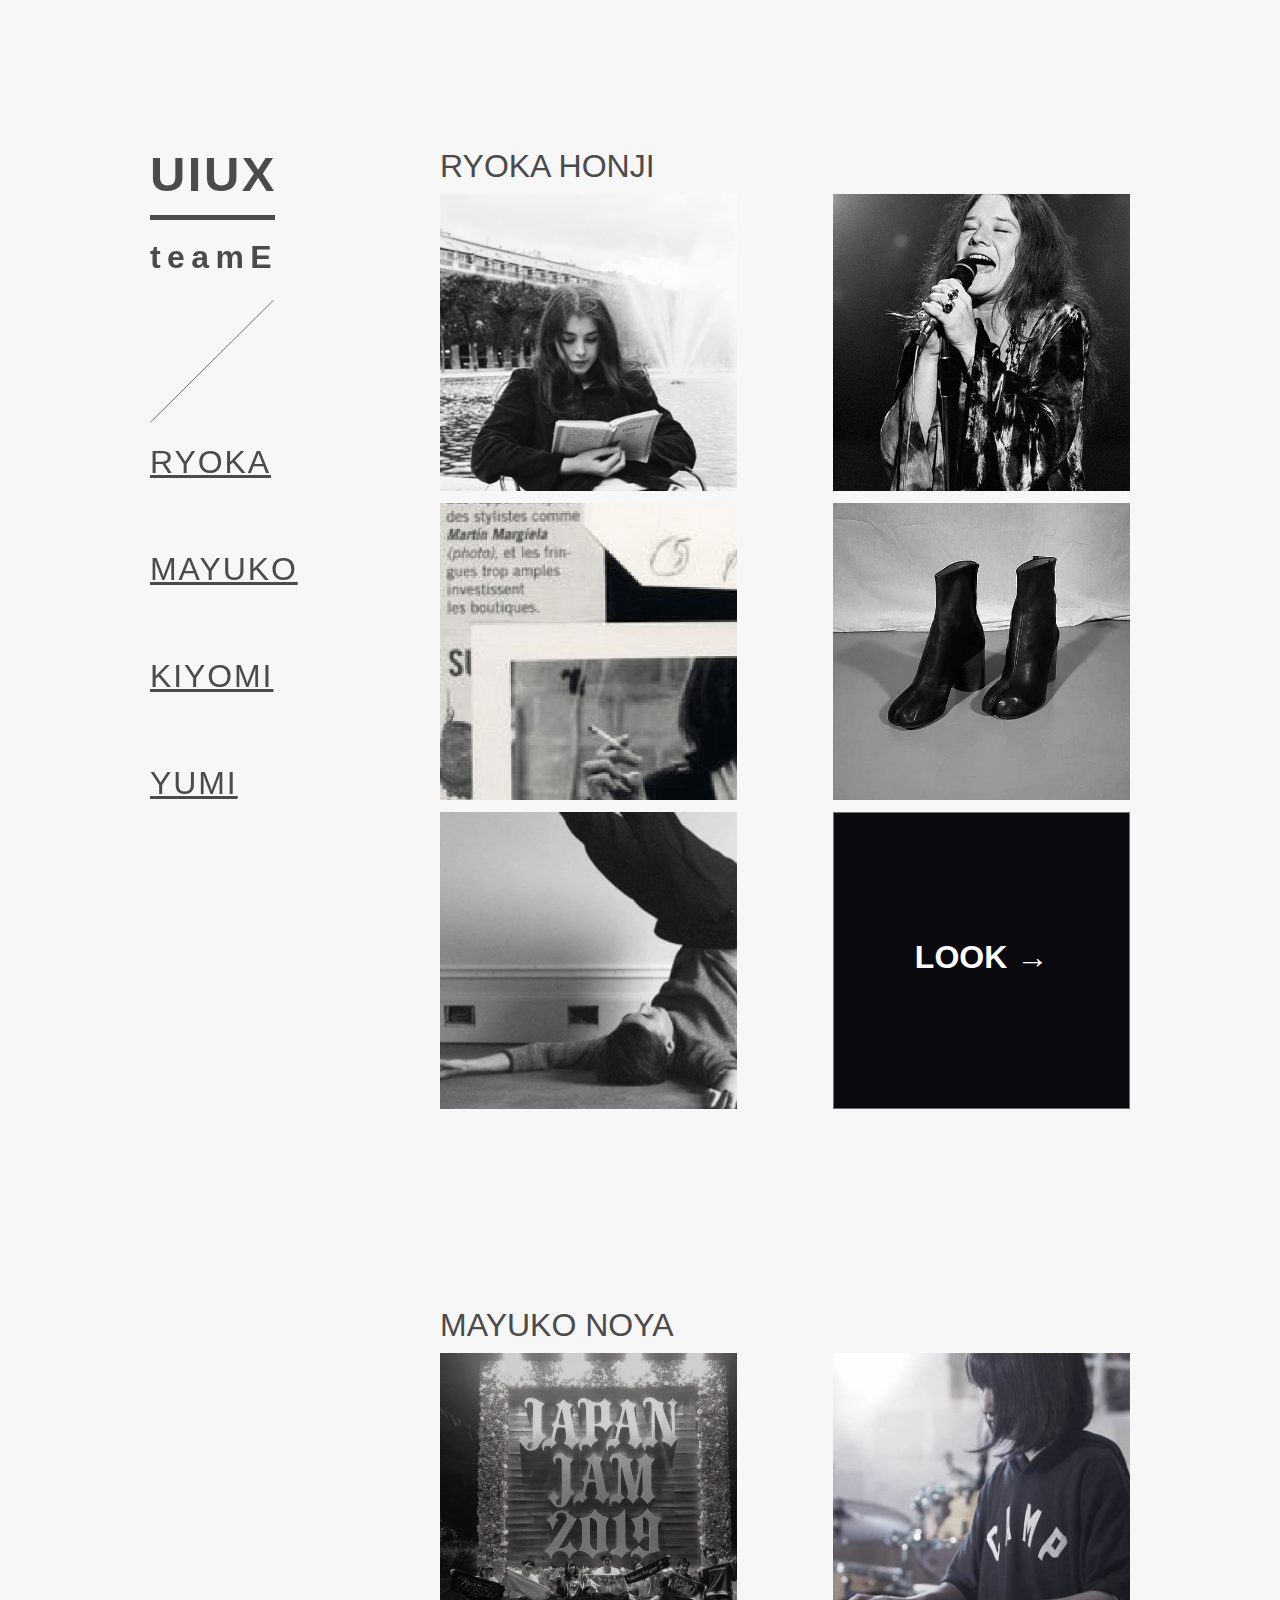
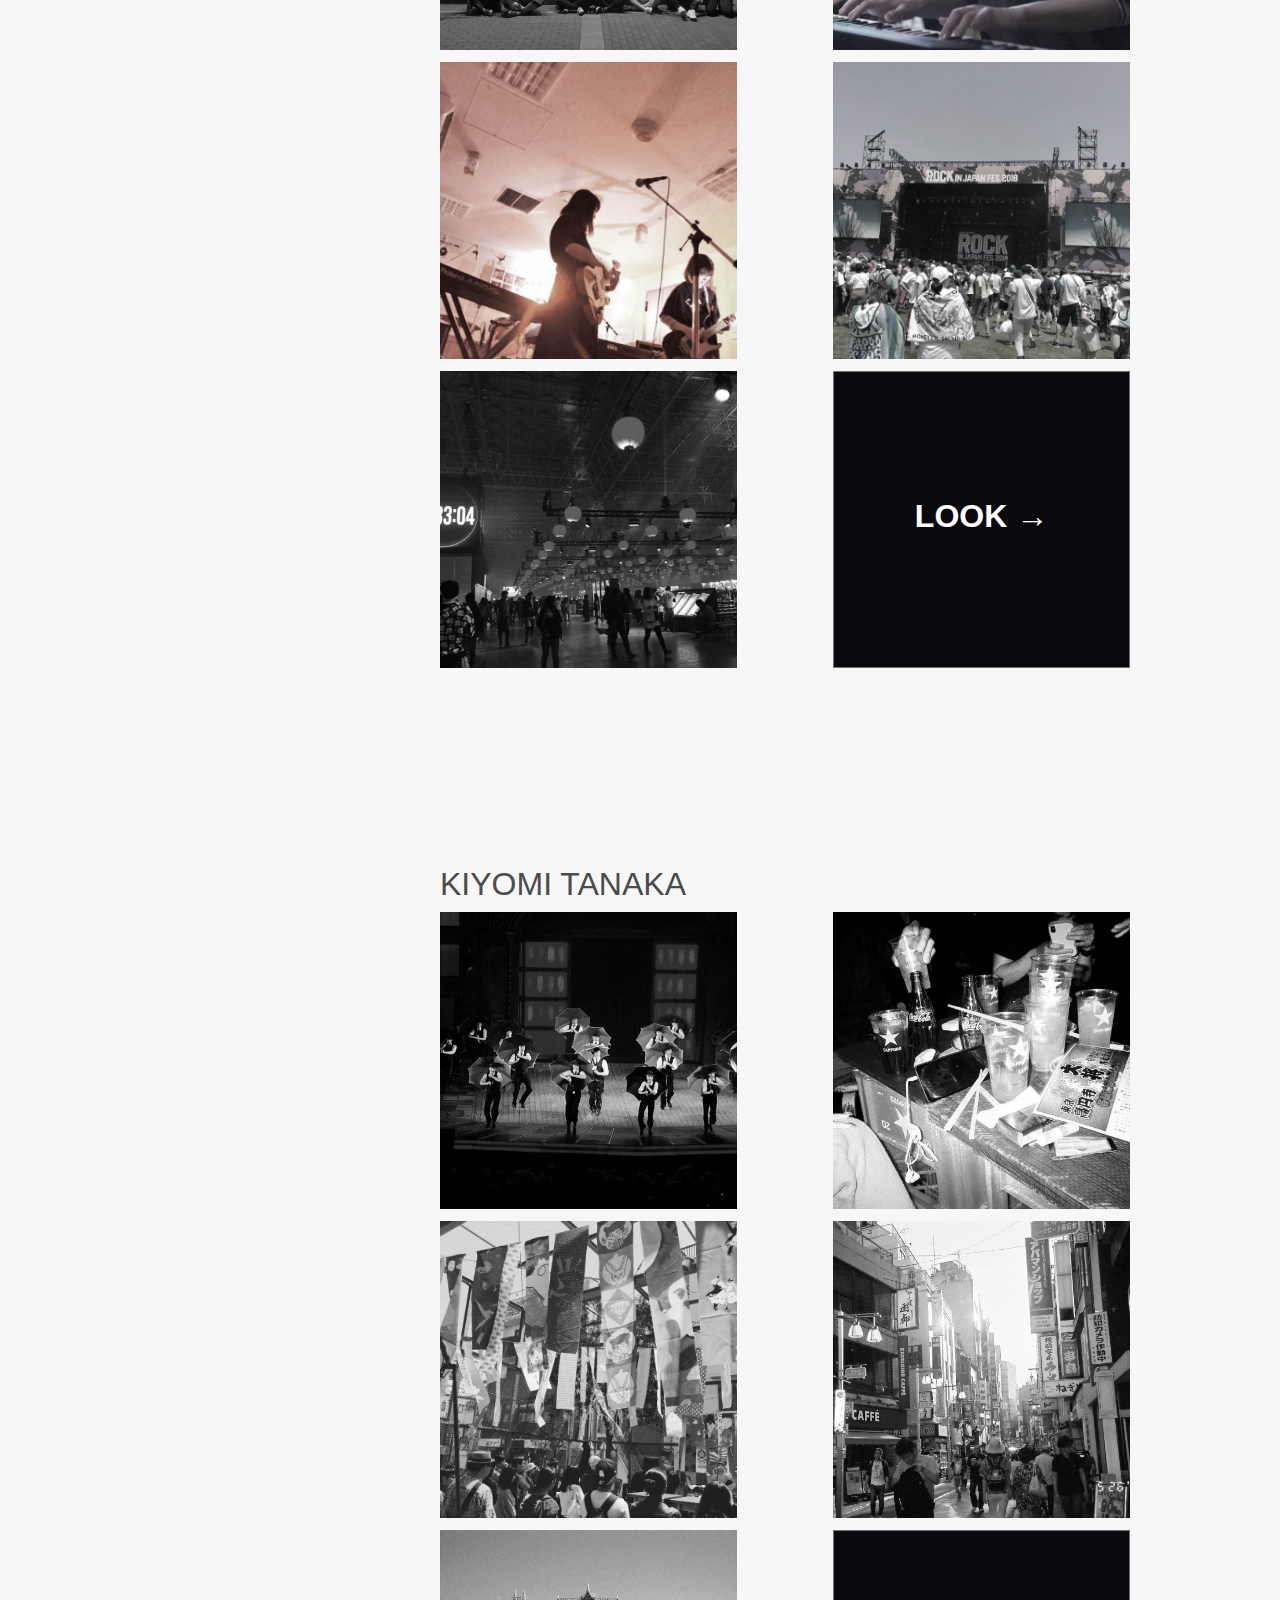
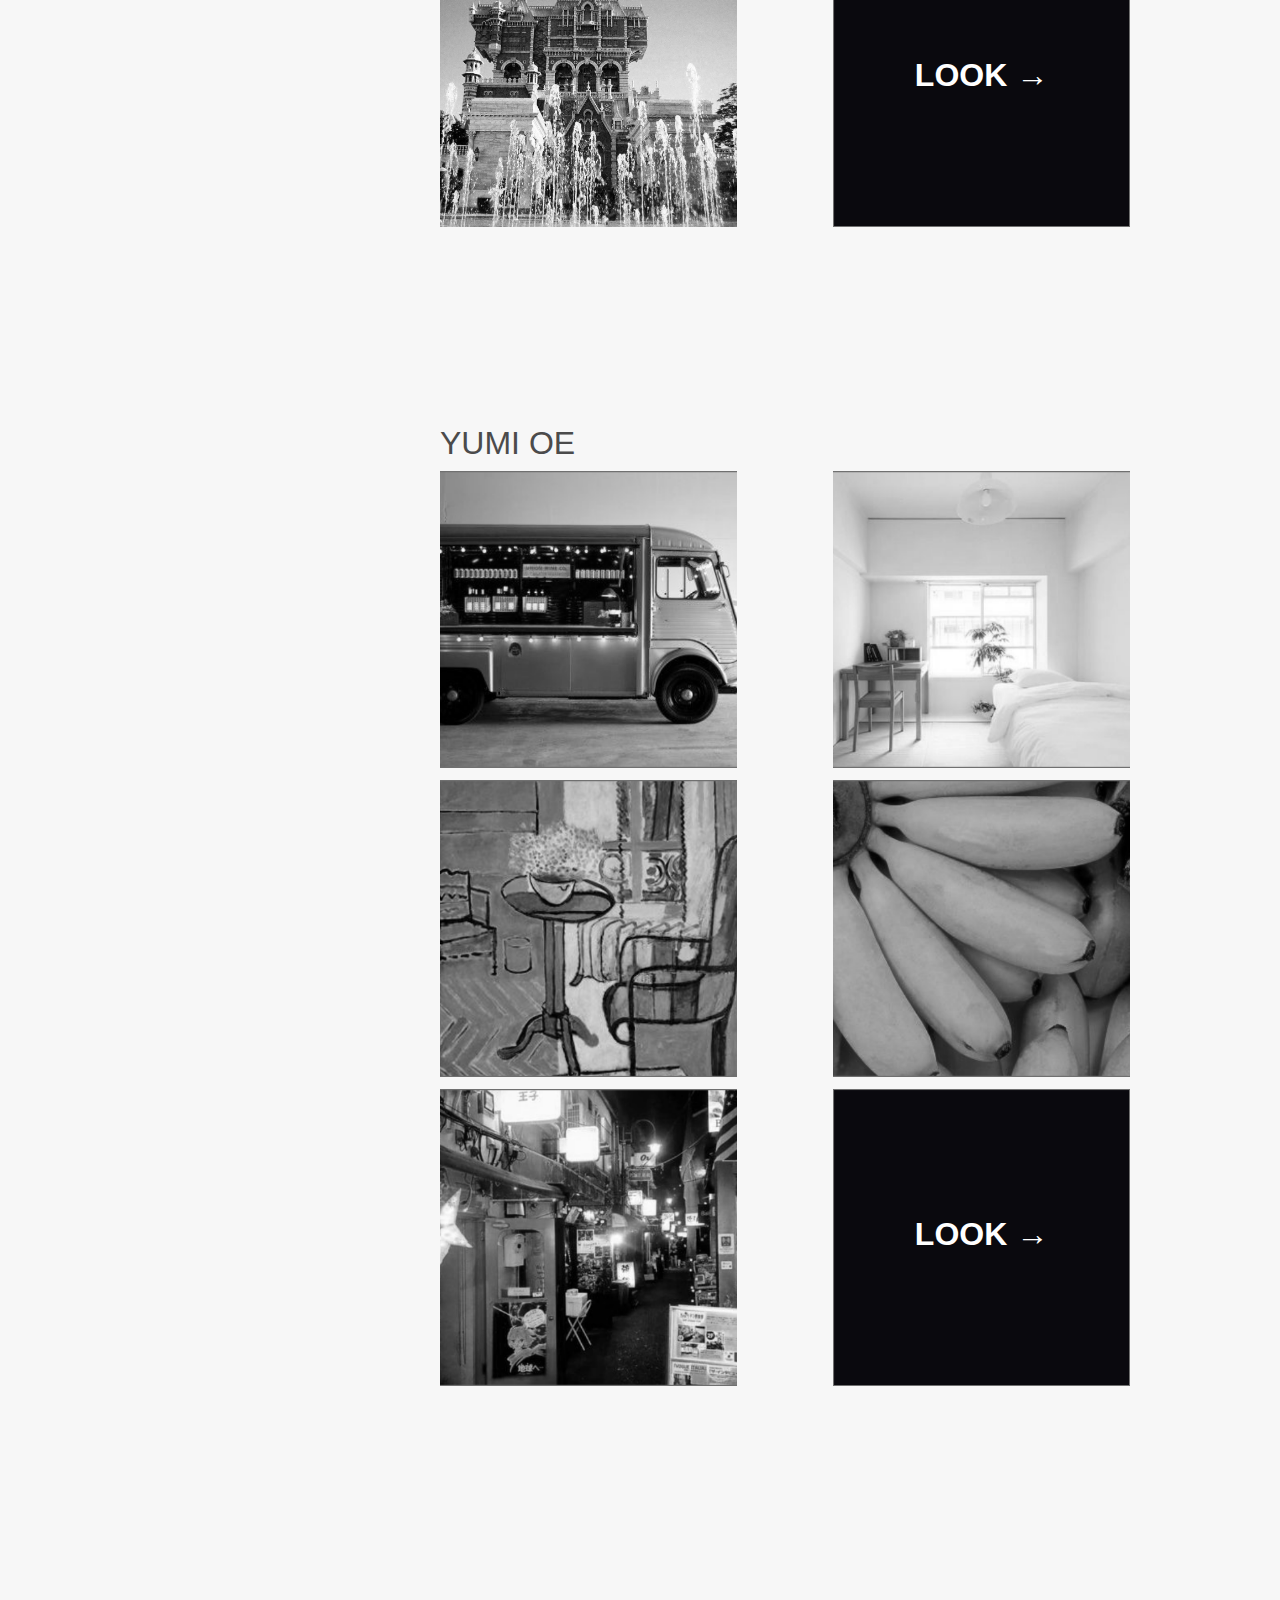
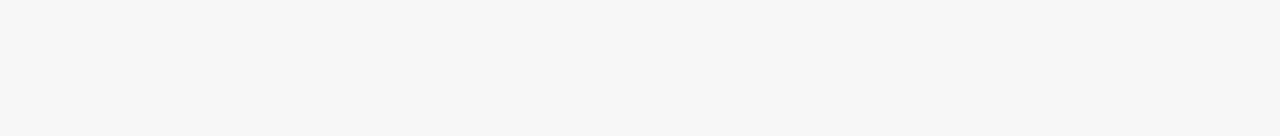
==== commit 16f36845: "update" ====
--- a/index.html
+++ b/index.html
@@ -35,7 +35,7 @@
                 <div></div>
                 <div></div>
                 <div></div>
-                <div><h5>LOOK →</h5></div>
+                <div><a href="member/ryoka.html"><h5>LOOK →</h5></a></div>
             </div>
         </section>
         </div>
@@ -69,7 +69,7 @@
                 <div></div>
                 <div></div>
                 <div></div>
-                <div><h5>LOOK →</h5></div>
+                <div><a href="member/kiyomi.html"><h5>LOOK →</h5></a></div>
             </div>
         </section>
         </div>
@@ -86,7 +86,7 @@
                 <div></div>
                 <div></div>
                 <div></div>
-                <div><h5>LOOK →</h5></div>
+                <div><a href="member/yumi.html"><h5>LOOK →</h5></a></div>
             </div>
         </section>
         </div>
--- a/css/style.css
+++ b/css/style.css
@@ -12,6 +12,7 @@
     display: flex;
 }
 
+/* 共通 */
 /* .header
 --------------------------------------- */
 header{
@@ -58,6 +59,7 @@
     margin-left: 290px;
 }
 
+/* トップページ　共通 */
 /* .container01-04
 --------------------------------------- */
 .member-ttl{
@@ -95,6 +97,7 @@
     opacity: 0.4;
 }
 
+/* トップページ　個人 */
 /* .container01
 --------------------------------------- */
 .container01{
@@ -111,7 +114,7 @@
     margin-bottom: 12px;
 }
 .container01 .photo-area div:nth-of-type(3){
-    background: url(../img/ryoka03.jpg) no-repeat center center;
+    background: url(../img/ryoka03.png) no-repeat center center;
     background-size: cover;
     margin-bottom: 12px;
 }
@@ -120,7 +123,7 @@
     background-size: cover;
 }
 .container01 .photo-area div:nth-of-type(5){
-    background: url(../img/ryoka05.jpg) no-repeat center center;
+    background: url(../img/ryoka05.png) no-repeat center center;
     background-size: cover;
 }
 
@@ -188,25 +191,95 @@
     margin-bottom: 200px;
 }
 .container04 .photo-area div:nth-of-type(1){
-    background: url(../img/kiyomi01.jpg) no-repeat center center;
+    background: url(../img/yumi01.png) no-repeat center center;
     background-size: cover;
     margin-bottom: 12px;
 }
 .container04 .photo-area div:nth-of-type(2){
-    background: url(../img/kiyomi02.jpg) no-repeat center center;
+    background: url(../img/yumi02.png) no-repeat center center;
     background-size: cover;
     margin-bottom: 12px;
 }
 .container04 .photo-area div:nth-of-type(3){
-    background: url(../img/kiyomi03.jpg) no-repeat center center;
+    background: url(../img/yumi03.png) no-repeat center center;
     background-size: cover;
     margin-bottom: 12px;
 }
 .container04 .photo-area div:nth-of-type(4){
-    background: url(../img/kiyomi04.jpg) no-repeat center center;
+    background: url(../img/yumi04.png) no-repeat center center;
     background-size: cover;
 }
 .container04 .photo-area div:nth-of-type(5){
-    background: url(../img/kiyomi05.jpg) no-repeat center center;
-    background-size: cover;
-}+    background: url(../img/yumi05.png) no-repeat center center;
+    background-size: cover;
+}
+
+/* 下層ページ　共通 */
+/* .main-area
+--------------------------------------- */
+.main-area{
+    width: 1410px;
+    height: 410px;
+    position: relative;
+}
+.main-area p{
+    font: Bold 60px/72px Helvetica;
+    font-weight: bold;
+    text-align: center;
+    top: calc(50% - 30px);
+    left: calc(50% - 231px);
+    opacity: 0.51;
+    position: absolute;
+}
+.mayuko{
+    color: #0811F0;
+}
+.ryoka{
+    color: #9D1004;
+}
+
+/* .sub-area
+--------------------------------------- */
+.sub-area{
+    width: 1410px;
+    display: flex;
+}
+
+/* .photo-block
+--------------------------------------- */
+.photo-block{
+    width: 761px;
+    height: 487px;
+    display: flex;
+    flex-wrap: wrap;
+    justify-content: space-between;
+    margin-top: 50px;
+}
+.photo-block figure{
+    width: 364px;
+    height: 227px;
+    margin-bottom: 33px;
+}
+
+/* .profile-block
+--------------------------------------- */
+.profile-block{
+    margin-top: 23px;
+    margin-left: 74px;
+}
+
+.profile-block h6{
+    font: Bold 38px/46px Helvetica;
+    text-align: left;
+}
+.profile-block .ttl{
+    text-align: center;
+    font-size: 40px;
+    font-weight: bold;
+    margin-bottom: 5px;
+}
+.profile-block p{
+    font-size: 32px;
+    text-align: left;
+    margin-bottom: 20px;
+}
